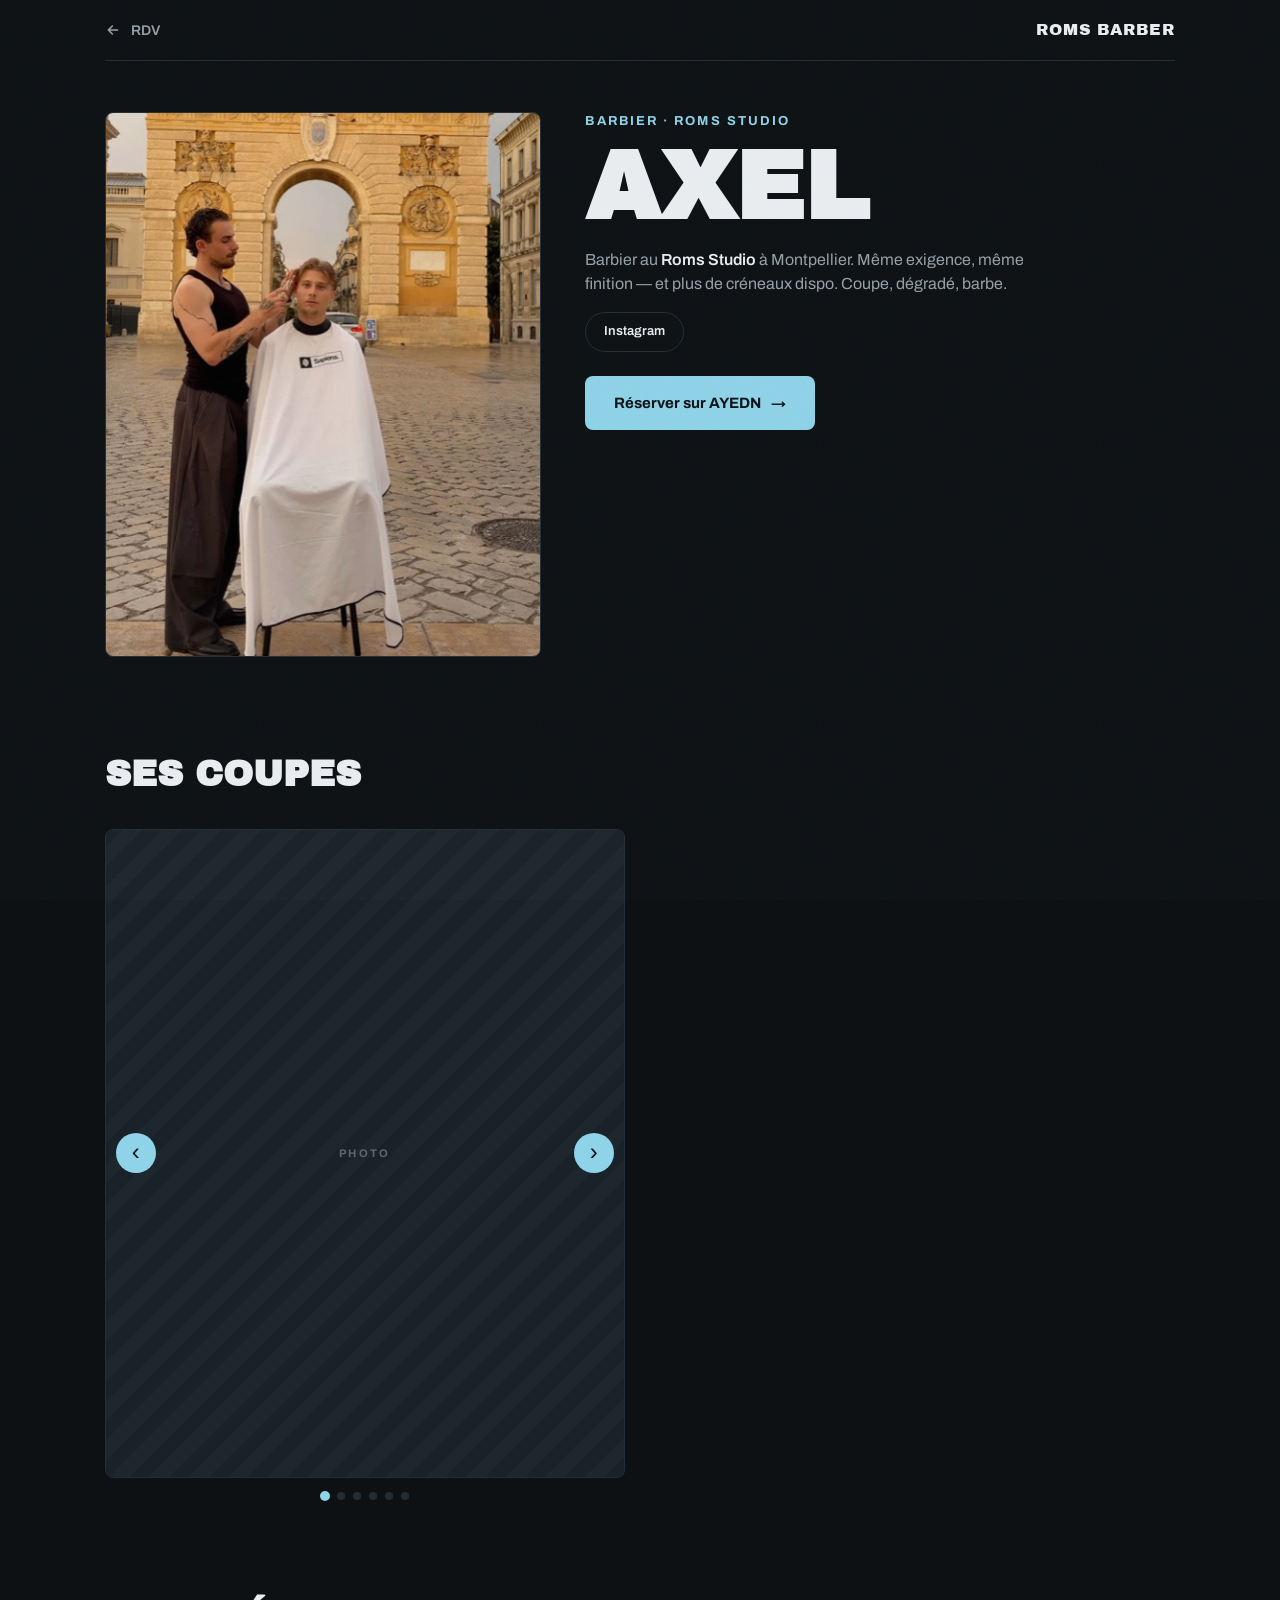
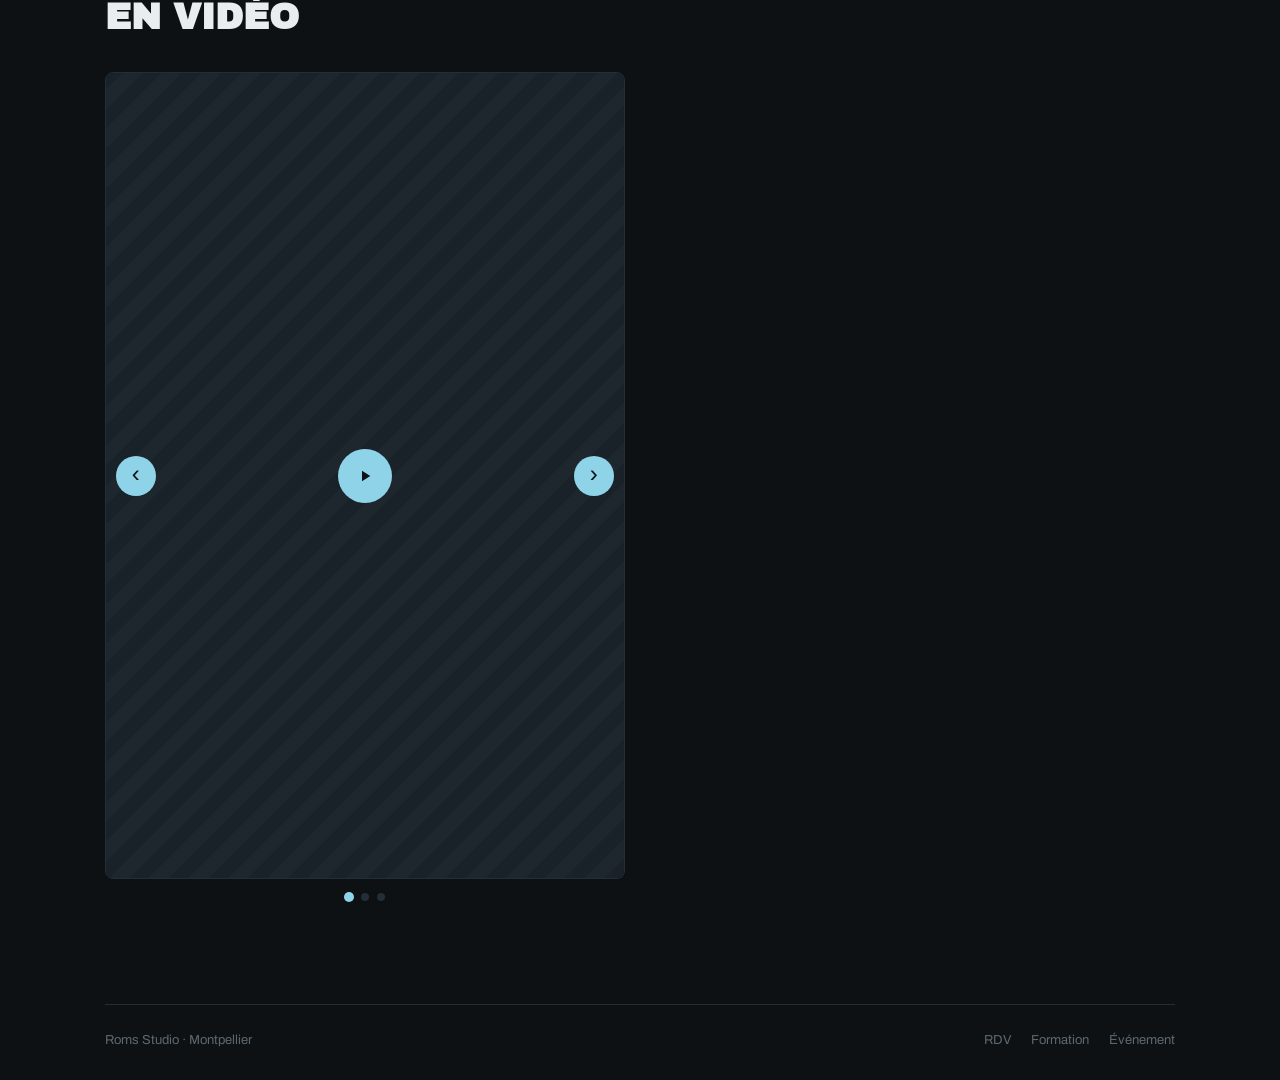
==== axel.html @ fa5ee9b4 "Site Roms Barber — landing + RDV + profils + formation + événement Co-Authored-By: Claude Fable 5 <n" ====
<!doctype html>
<html lang="fr">
<head>
<meta charset="utf-8">
<meta name="viewport" content="width=device-width, initial-scale=1">
<title>Axel — Roms Barber</title>
<meta name="description" content="Axel, barbier au Roms Studio à Montpellier. Ses coupes, ses vidéos, son RDV.">
<!-- TODO-LINK : AYEDN Axel = #ayedn-axel · IG Axel = #ig-axel -->
<link rel="icon" href="data:image/svg+xml,%3Csvg xmlns='http://www.w3.org/2000/svg' viewBox='0 0 32 32'%3E%3Crect width='32' height='32' rx='6' fill='%238fd3e8'/%3E%3Ctext x='16' y='23' font-family='Arial Black,sans-serif' font-size='18' font-weight='900' fill='%230c1216' text-anchor='middle'%3ER%3C/text%3E%3C/svg%3E">
<link rel="preconnect" href="https://fonts.googleapis.com">
<link rel="preconnect" href="https://fonts.gstatic.com" crossorigin>
<link href="https://fonts.googleapis.com/css2?family=Archivo:wght@400;500;600;700&family=Archivo+Black&display=swap" rel="stylesheet">
<link rel="stylesheet" href="styles.css">
<style>
  .profile{
    display:grid;grid-template-columns:.85fr 1.15fr;gap:clamp(20px,3.5vw,56px);
    align-items:start;padding-top:clamp(28px,4vw,56px);
  }
  @media(max-width:820px){.profile{grid-template-columns:1fr}}
  .profile .portrait{aspect-ratio:4/5;border-radius:var(--r);width:100%;object-fit:cover;border:1px solid var(--line)}
  .profile-txt .tag{
    color:var(--accent);font-weight:700;font-size:13px;
    text-transform:uppercase;letter-spacing:.16em;display:block;margin-bottom:12px;
  }
  .profile-txt h1{
    font-family:"Archivo Black",sans-serif;
    font-size:clamp(48px,8vw,96px);line-height:.9;text-transform:uppercase;
  }
  .profile-txt .bio{color:var(--ink-2);margin:18px 0 8px;max-width:480px;font-size:16px}
  .profile-txt .bio b{color:var(--ink);font-weight:600}
  .chips{display:flex;gap:10px;flex-wrap:wrap;margin:16px 0 24px}
  .chips a{
    border:1px solid var(--line);border-radius:999px;
    padding:9px 18px;font-size:13px;font-weight:600;
    transition:border-color .2s ease;
  }
  .chips a:hover{border-color:var(--accent)}
  .profile-txt .cta-row{display:flex;gap:10px;flex-wrap:wrap}

  .sec{padding-top:clamp(48px,7vw,90px)}
  .sec-title{
    font-family:"Archivo Black",sans-serif;
    font-size:clamp(24px,3vw,36px);text-transform:uppercase;
    margin-bottom:clamp(18px,2.5vw,28px);
    display:flex;align-items:baseline;gap:14px;
  }
  .sec-title small{color:var(--ink-3);font-size:13px;font-family:"Archivo",sans-serif;font-weight:500;letter-spacing:.08em;text-transform:none}
</style>
</head>
<body>

<div class="wrap">
  <div class="bar">
    <a class="back" href="rdv.html"><svg width="16" height="16" viewBox="0 0 24 24" fill="none" stroke="currentColor" stroke-width="2.4" stroke-linecap="round" stroke-linejoin="round"><path d="M19 12H5M11 6l-6 6 6 6"/></svg>RDV</a>
    <a class="logo" href="index.html">Roms Barber</a>
  </div>

  <section class="profile">
    <img class="portrait fade" src="photos/axel.webp" alt="Axel en coupe devant la Porte du Peyrou">
    <div class="profile-txt fade">
      <span class="tag">Barbier · Roms Studio</span>
      <h1>Axel</h1>
      <p class="bio">Barbier au <b>Roms Studio</b> à Montpellier. Même exigence, même finition — et plus de créneaux dispo. Coupe, dégradé, barbe.</p>
      <div class="chips">
        <!-- TODO-LINK : IG Axel -->
        <a href="#ig-axel" target="_blank" rel="noopener">Instagram</a>
      </div>
      <div class="cta-row">
        <!-- TODO-LINK : AYEDN Axel -->
        <a class="btn btn-accent" href="#ayedn-axel">Réserver sur AYEDN <span class="arr">→</span></a>
      </div>
    </div>
  </section>

  <section class="sec">
    <h2 class="sec-title">Ses coupes</h2>
    <!-- PHOTOS : mettre <img src="photos/axel-coupe-1.jpg" alt=""> dans chaque slide -->
    <div class="carousel carousel--cuts" data-carousel>
      <div class="carousel__viewport">
        <div class="carousel__track">
          <div class="carousel__slide ph"></div>
          <div class="carousel__slide ph"></div>
          <div class="carousel__slide ph"></div>
          <div class="carousel__slide ph"></div>
          <div class="carousel__slide ph"></div>
          <div class="carousel__slide ph"></div>
        </div>
        <button class="carousel__arrow carousel__arrow--prev" aria-label="Précédent">&#8249;</button>
        <button class="carousel__arrow carousel__arrow--next" aria-label="Suivant">&#8250;</button>
      </div>
      <div class="carousel__dots"></div>
    </div>
  </section>

  <section class="sec">
    <h2 class="sec-title">En vidéo</h2>
    <!-- VIDÉOS : remplacer les href par les liens des vidéos d'Axel, miniature en <img> dans le slide -->
    <div class="carousel carousel--videos" data-carousel>
      <div class="carousel__viewport">
        <div class="carousel__track">
          <a class="carousel__slide ph" href="#video-axel-1"><span class="play"><svg width="18" height="18" viewBox="0 0 24 24" fill="currentColor"><path d="M8 5v14l11-7z"/></svg></span></a>
          <a class="carousel__slide ph" href="#video-axel-2"><span class="play"><svg width="18" height="18" viewBox="0 0 24 24" fill="currentColor"><path d="M8 5v14l11-7z"/></svg></span></a>
          <a class="carousel__slide ph" href="#video-axel-3"><span class="play"><svg width="18" height="18" viewBox="0 0 24 24" fill="currentColor"><path d="M8 5v14l11-7z"/></svg></span></a>
        </div>
        <button class="carousel__arrow carousel__arrow--prev" aria-label="Précédent">&#8249;</button>
        <button class="carousel__arrow carousel__arrow--next" aria-label="Suivant">&#8250;</button>
      </div>
      <div class="carousel__dots"></div>
    </div>
  </section>

  <footer>
    <div class="foot">
      <span>Roms Studio · Montpellier</span>
      <div class="links">
        <a href="rdv.html">RDV</a>
        <a href="formation.html">Formation</a>
        <a href="evenement.html">Événement</a>
      </div>
    </div>
  </footer>
</div>
<script src="app.js" defer></script>
</body>
</html>
---- styles.css ----
/* ══════════════════════════════════════════
   ROMS BARBER — styles communs
   Photos : déposer dans roms-barber/photos/
   puis remplacer les blocs .ph par <img>
   ══════════════════════════════════════════ */
:root{
  --bg:#0d1114;
  --bg-2:#12181d;
  --bg-3:#1a2229;
  --line:#242e36;
  --ink:#e9edf0;
  --ink-2:#95a1aa;
  --ink-3:#5c6871;
  --accent:#8fd3e8;
  --accent-deep:#6bc0da;
  --accent-ink:#0c1216;
  --r:8px;
}
*{margin:0;padding:0;box-sizing:border-box}
html,body{min-height:100%}
body{
  background:var(--bg);
  color:var(--ink);
  font-family:"Archivo",system-ui,sans-serif;
  line-height:1.5;
  -webkit-font-smoothing:antialiased;
  overflow-x:hidden;
}
::selection{background:var(--accent);color:var(--accent-ink)}
a{color:inherit;text-decoration:none}
img{max-width:100%;display:block}

/* grain */
body::after{
  content:"";position:fixed;inset:0;z-index:100;pointer-events:none;
  background-image:url("data:image/svg+xml,%3Csvg xmlns='http://www.w3.org/2000/svg' width='140' height='140'%3E%3Cfilter id='n'%3E%3CfeTurbulence type='fractalNoise' baseFrequency='.9' numOctaves='2'/%3E%3C/filter%3E%3Crect width='140' height='140' filter='url(%23n)' opacity='.5'/%3E%3C/svg%3E");
  opacity:.06;
}

.wrap{max-width:1160px;margin:0 auto;padding-inline:clamp(18px,3.5vw,48px)}

/* ─── Top bar (sous-pages) ─── */
.bar{
  display:flex;align-items:center;justify-content:space-between;
  padding-block:18px;
  border-bottom:1px solid var(--line);
}
.bar .back{
  display:inline-flex;align-items:center;gap:10px;
  color:var(--ink-2);font-size:14px;font-weight:600;
  transition:color .15s ease;
}
.bar .back:hover{color:var(--ink)}
.bar .back svg{transition:transform .15s ease}
.bar .back:hover svg{transform:translateX(-3px)}
.logo{
  font-family:"Archivo Black",sans-serif;
  font-size:16px;letter-spacing:.06em;text-transform:uppercase;
  display:inline-flex;align-items:center;gap:10px;
}
/* ─── Titres de page ─── */
.page-head{padding-block:clamp(36px,6vw,72px) clamp(28px,4vw,48px)}
.page-head .tag{
  color:var(--accent);font-weight:700;font-size:13px;
  text-transform:uppercase;letter-spacing:.16em;
  display:block;margin-bottom:12px;
}
.page-head h1{
  font-family:"Archivo Black",sans-serif;
  font-size:clamp(40px,7vw,84px);
  line-height:.92;text-transform:uppercase;letter-spacing:-.01em;
}
.page-head p{color:var(--ink-2);margin-top:16px;max-width:520px;font-size:16px}

/* ─── Boutons ─── */
.btn{
  display:inline-flex;align-items:center;justify-content:center;gap:10px;
  font-family:"Archivo",sans-serif;
  font-weight:700;font-size:15px;
  padding:15px 28px;border-radius:var(--r);
  border:1px solid transparent;cursor:pointer;
  transition:transform .15s ease,background .15s ease,border-color .15s ease,color .15s ease;
  white-space:nowrap;
}
.btn:active{transform:scale(.98)}
.btn-accent{background:var(--accent);color:var(--accent-ink)}
.btn-accent:hover{background:var(--accent-deep)}
.btn-ghost{border-color:var(--line);color:var(--ink)}
.btn-ghost:hover{border-color:var(--ink-3)}
.btn-light{background:var(--ink);color:var(--bg)}
.btn-light:hover{background:#fff}
.btn .arr{transition:transform .15s ease}
.btn:hover .arr{transform:translateX(3px)}

/* ─── Placeholder photo ─── */
.ph{
  background:
    repeating-linear-gradient(-45deg,transparent 0 14px,rgba(233,237,240,.025) 14px 28px),
    var(--bg-3);
  border:1px solid var(--line);
  display:grid;place-items:center;
  position:relative;overflow:hidden;
}
.ph::before{
  content:"PHOTO";
  color:var(--ink-3);font-size:11px;font-weight:700;
  letter-spacing:.22em;
}

/* ─── Footer ─── */
footer{
  border-top:1px solid var(--line);
  margin-top:clamp(56px,8vw,110px);
  padding:26px 0 30px;
}
.foot{
  display:flex;align-items:center;justify-content:space-between;gap:16px;flex-wrap:wrap;
  color:var(--ink-3);font-size:13px;
}
.foot .links{display:flex;gap:20px}
.foot .links a:hover{color:var(--ink)}

/* ─── Reveal ─── */
.fade{opacity:0;transform:translateY(18px);animation:fade .7s ease forwards}
@keyframes fade{to{opacity:1;transform:none}}
.fade:nth-of-type(2){animation-delay:.1s}
.fade:nth-of-type(3){animation-delay:.2s}
.fade:nth-of-type(4){animation-delay:.3s}
@media (prefers-reduced-motion:reduce){.fade{opacity:1;transform:none;animation:none}}

/* ─── Carrousel swap (pattern Glow Lens) ─── */
.carousel{position:relative}
@media(min-width:821px){.carousel{max-width:520px}}
.carousel__viewport{position:relative;overflow:hidden;border-radius:var(--r);border:1px solid var(--line);background:var(--bg-2)}
.carousel__track{display:flex;transition:transform .35s ease}
.carousel__slide{flex:0 0 100%;min-width:100%;position:relative}
.carousel__slide.ph{border:0;border-radius:0}
.carousel__slide>img{position:absolute;inset:0;width:100%;height:100%;object-fit:cover;display:block}
.carousel--cuts .carousel__slide{aspect-ratio:4/5}
.carousel--videos .carousel__slide{aspect-ratio:9/14}
.carousel__arrow{
  position:absolute;top:50%;transform:translateY(-50%);
  width:40px;height:40px;border-radius:50%;border:none;
  background:var(--accent);color:var(--accent-ink);
  font-size:24px;line-height:1;cursor:pointer;
  display:flex;align-items:center;justify-content:center;z-index:2;
  padding-bottom:3px;
  transition:background .15s ease;
}
.carousel__arrow:hover{background:var(--accent-deep)}
.carousel__arrow--prev{left:10px}
.carousel__arrow--next{right:10px}
.carousel__dots{display:flex;justify-content:center;gap:8px;margin-top:14px}
.carousel__dot{width:8px;height:8px;border-radius:50%;background:var(--line);transition:background .2s ease,transform .2s ease}
.carousel__dot.is-active{background:var(--accent);transform:scale(1.25)}
.play{
  position:absolute;top:50%;left:50%;transform:translate(-50%,-50%);
  width:54px;height:54px;border-radius:50%;
  background:var(--accent);color:var(--accent-ink);
  display:grid;place-items:center;z-index:1;
  transition:transform .2s ease;
}
a.carousel__slide:hover .play{transform:translate(-50%,-50%) scale(1.1)}
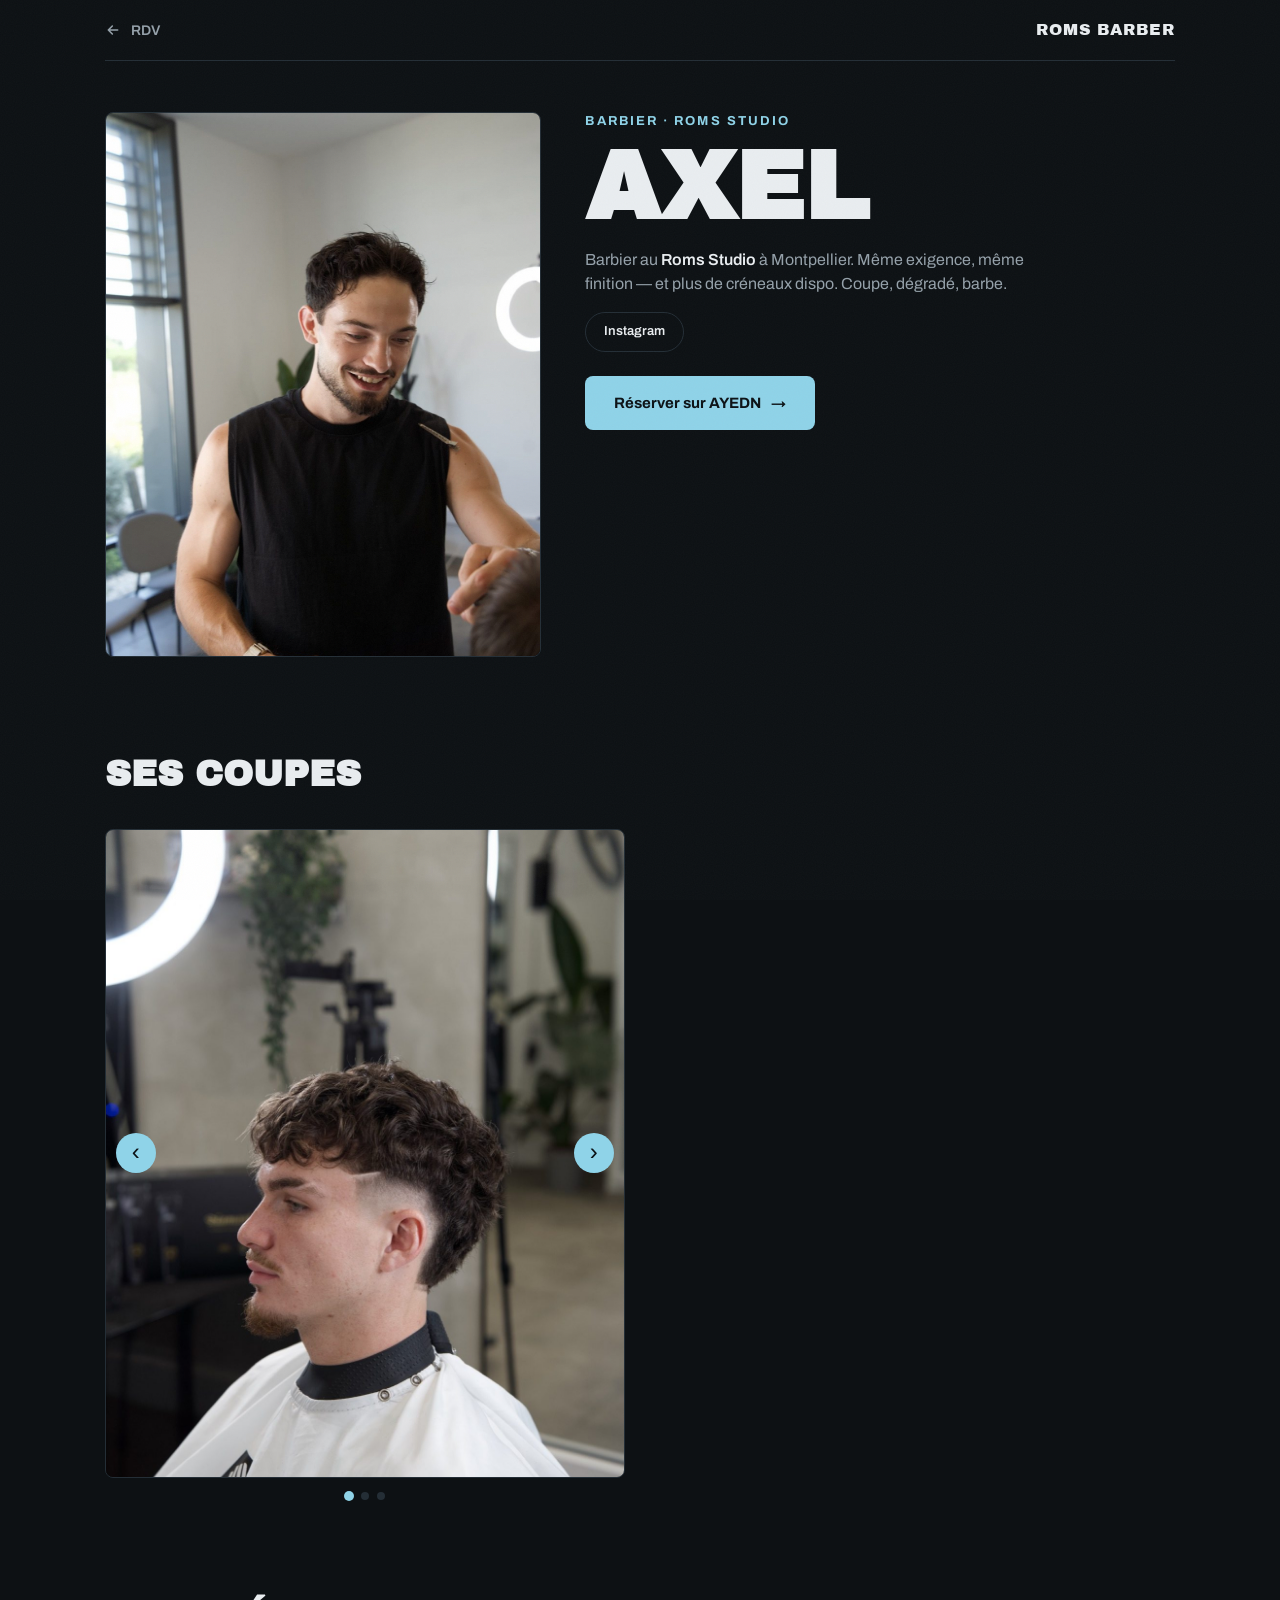
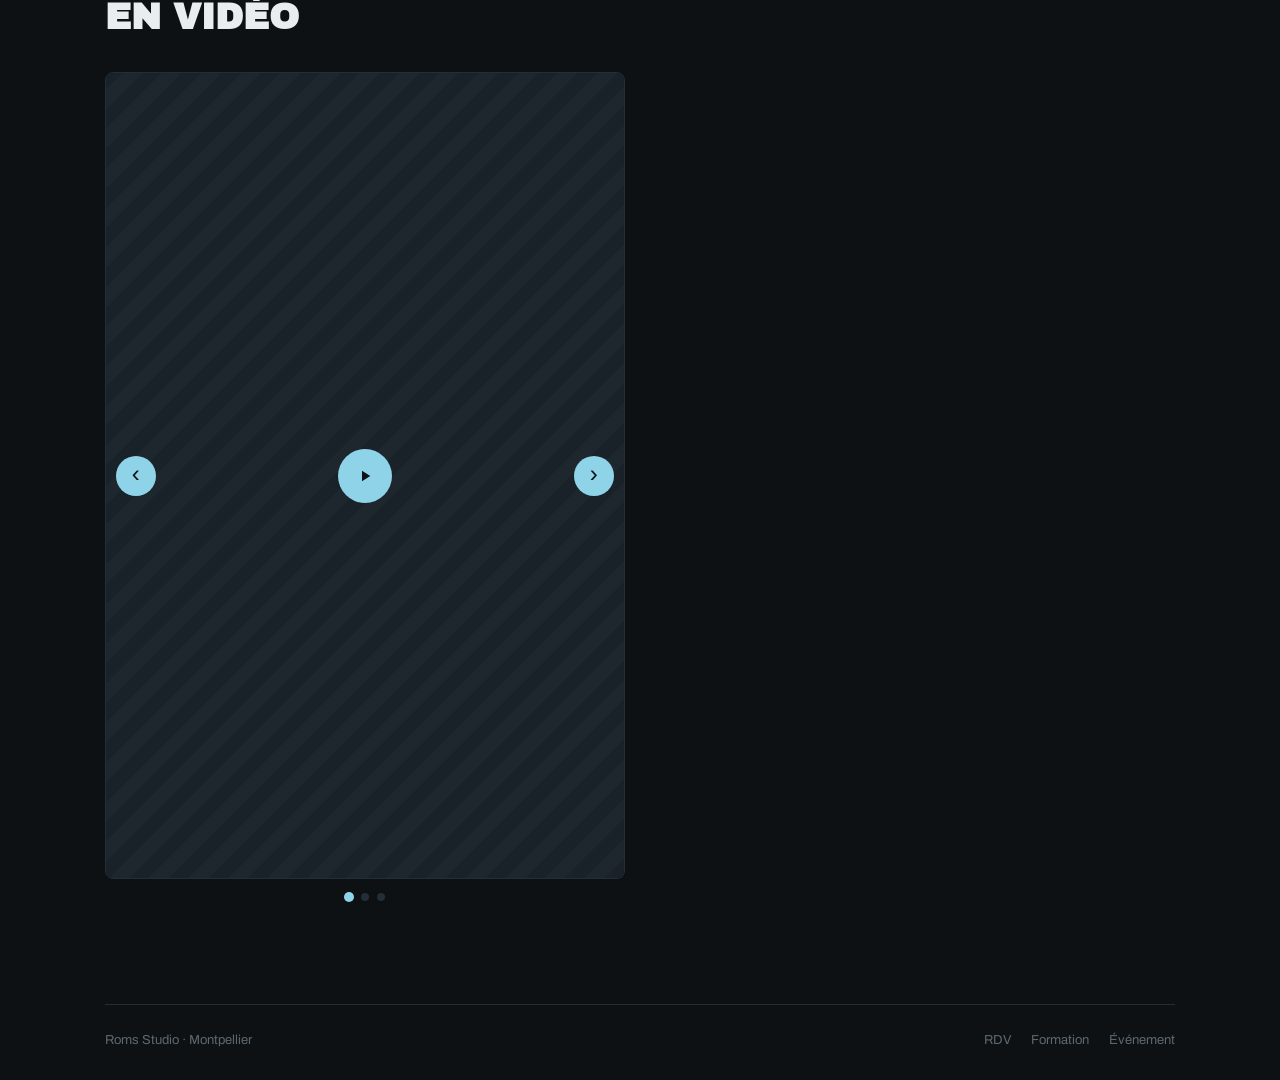
==== commit ae18bc77: "Nouvelles photos HD : hero studio, duo Dubai, portraits et coupes Roms/Axel Co-Authored-By: Claude F" ====
--- a/axel.html
+++ b/axel.html
@@ -5,7 +5,7 @@
 <meta name="viewport" content="width=device-width, initial-scale=1">
 <title>Axel — Roms Barber</title>
 <meta name="description" content="Axel, barbier au Roms Studio à Montpellier. Ses coupes, ses vidéos, son RDV.">
-<!-- TODO-LINK : AYEDN Axel = #ayedn-axel · IG Axel = #ig-axel -->
+<!-- AYEDN branché ✓ · TODO-LINK : IG Axel = #ig-axel -->
 <link rel="icon" href="data:image/svg+xml,%3Csvg xmlns='http://www.w3.org/2000/svg' viewBox='0 0 32 32'%3E%3Crect width='32' height='32' rx='6' fill='%238fd3e8'/%3E%3Ctext x='16' y='23' font-family='Arial Black,sans-serif' font-size='18' font-weight='900' fill='%230c1216' text-anchor='middle'%3ER%3C/text%3E%3C/svg%3E">
 <link rel="preconnect" href="https://fonts.googleapis.com">
 <link rel="preconnect" href="https://fonts.gstatic.com" crossorigin>
@@ -56,7 +56,7 @@
   </div>
 
   <section class="profile">
-    <img class="portrait fade" src="photos/axel.webp" alt="Axel en coupe devant la Porte du Peyrou">
+    <img class="portrait fade" src="photos/axel.jpg" alt="Axel en coupe au studio">
     <div class="profile-txt fade">
       <span class="tag">Barbier · Roms Studio</span>
       <h1>Axel</h1>
@@ -66,24 +66,19 @@
         <a href="#ig-axel" target="_blank" rel="noopener">Instagram</a>
       </div>
       <div class="cta-row">
-        <!-- TODO-LINK : AYEDN Axel -->
-        <a class="btn btn-accent" href="#ayedn-axel">Réserver sur AYEDN <span class="arr">→</span></a>
+        <a class="btn btn-accent" href="https://profil.ayedn.com/?barber=2426" target="_blank" rel="noopener">Réserver sur AYEDN <span class="arr">→</span></a>
       </div>
     </div>
   </section>
 
   <section class="sec">
     <h2 class="sec-title">Ses coupes</h2>
-    <!-- PHOTOS : mettre <img src="photos/axel-coupe-1.jpg" alt=""> dans chaque slide -->
     <div class="carousel carousel--cuts" data-carousel>
       <div class="carousel__viewport">
         <div class="carousel__track">
-          <div class="carousel__slide ph"></div>
-          <div class="carousel__slide ph"></div>
-          <div class="carousel__slide ph"></div>
-          <div class="carousel__slide ph"></div>
-          <div class="carousel__slide ph"></div>
-          <div class="carousel__slide ph"></div>
+          <div class="carousel__slide"><img src="photos/axel-coupe-1.jpg" alt="Coupe réalisée au Roms Studio" loading="lazy"></div>
+          <div class="carousel__slide"><img src="photos/axel-coupe-2.jpg" alt="Coupe réalisée au Roms Studio" loading="lazy"></div>
+          <div class="carousel__slide"><img src="photos/axel-coupe-3.jpg" alt="Coupe réalisée au Roms Studio" loading="lazy"></div>
         </div>
         <button class="carousel__arrow carousel__arrow--prev" aria-label="Précédent">&#8249;</button>
         <button class="carousel__arrow carousel__arrow--next" aria-label="Suivant">&#8250;</button>
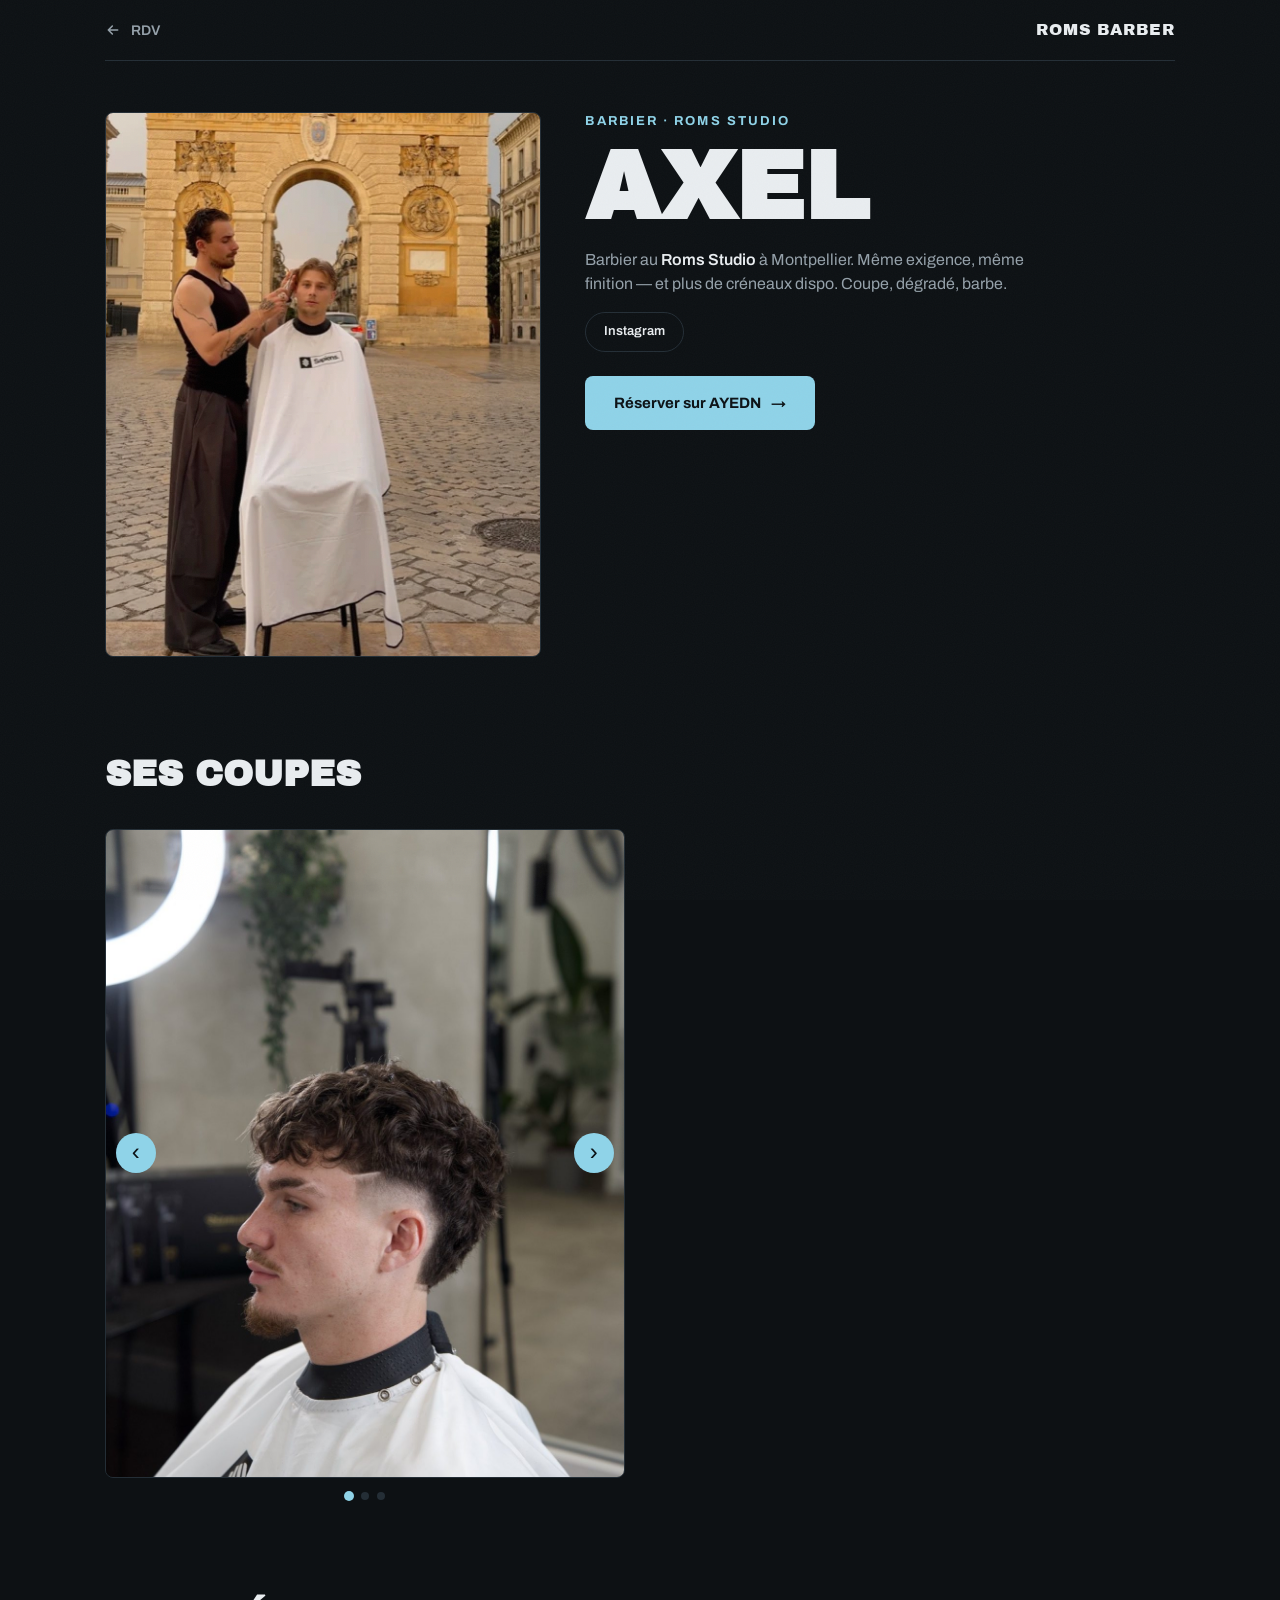
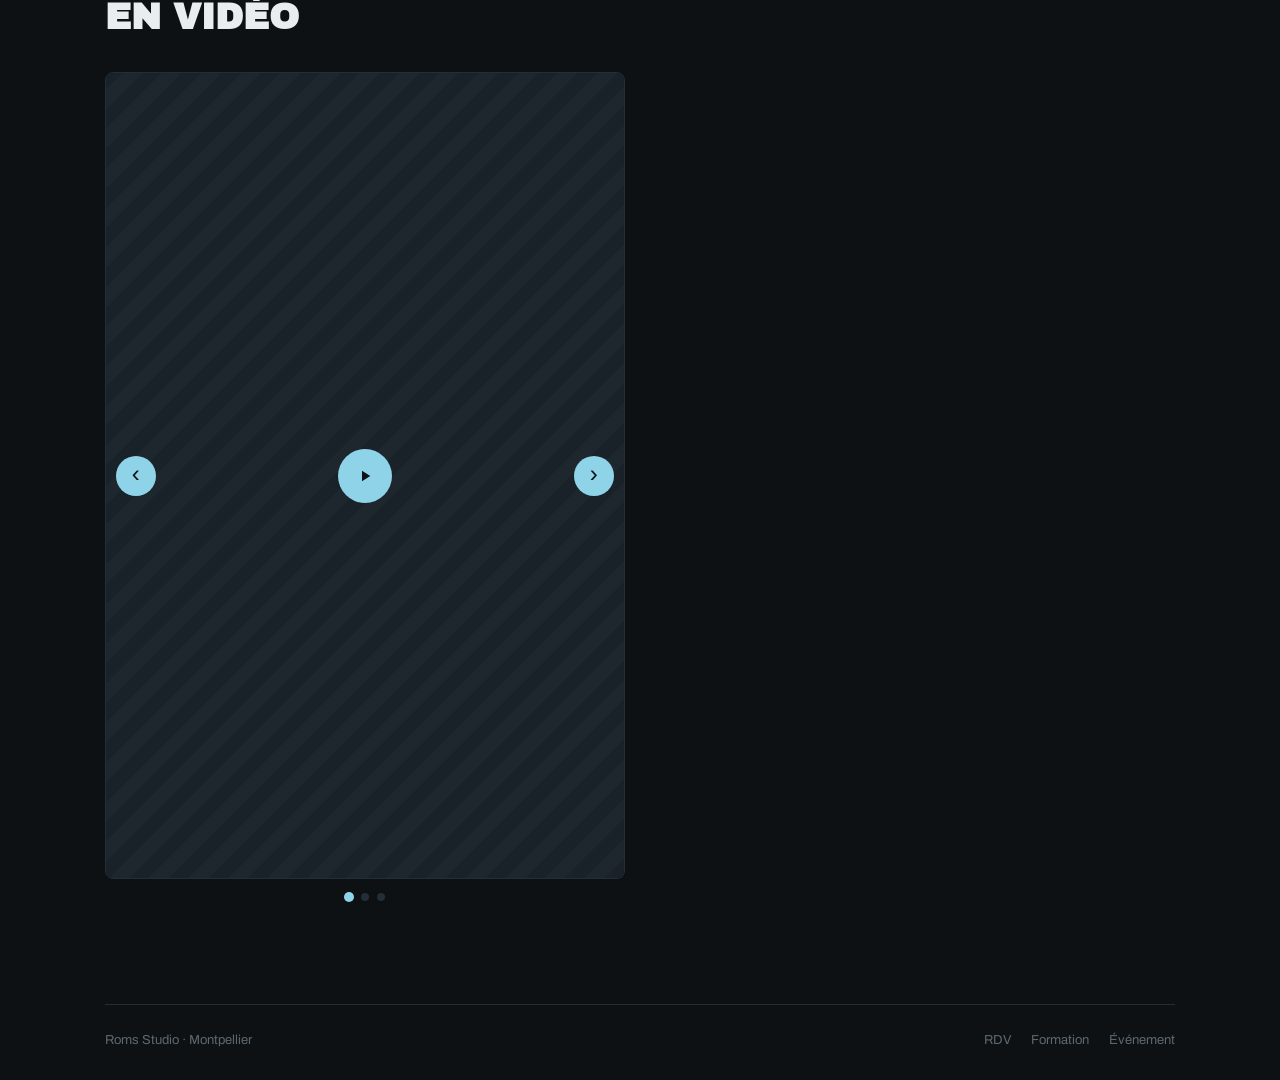
==== commit 8442ea52: "Corrige la photo d'Axel (mauvaise personne) — retour à l'ancienne en attendant la bonne Co-Authored-" ====
--- a/axel.html
+++ b/axel.html
@@ -56,7 +56,7 @@
   </div>
 
   <section class="profile">
-    <img class="portrait fade" src="photos/axel.jpg" alt="Axel en coupe au studio">
+    <img class="portrait fade" src="photos/axel-old.webp" alt="Axel en coupe devant la Porte du Peyrou">
     <div class="profile-txt fade">
       <span class="tag">Barbier · Roms Studio</span>
       <h1>Axel</h1>
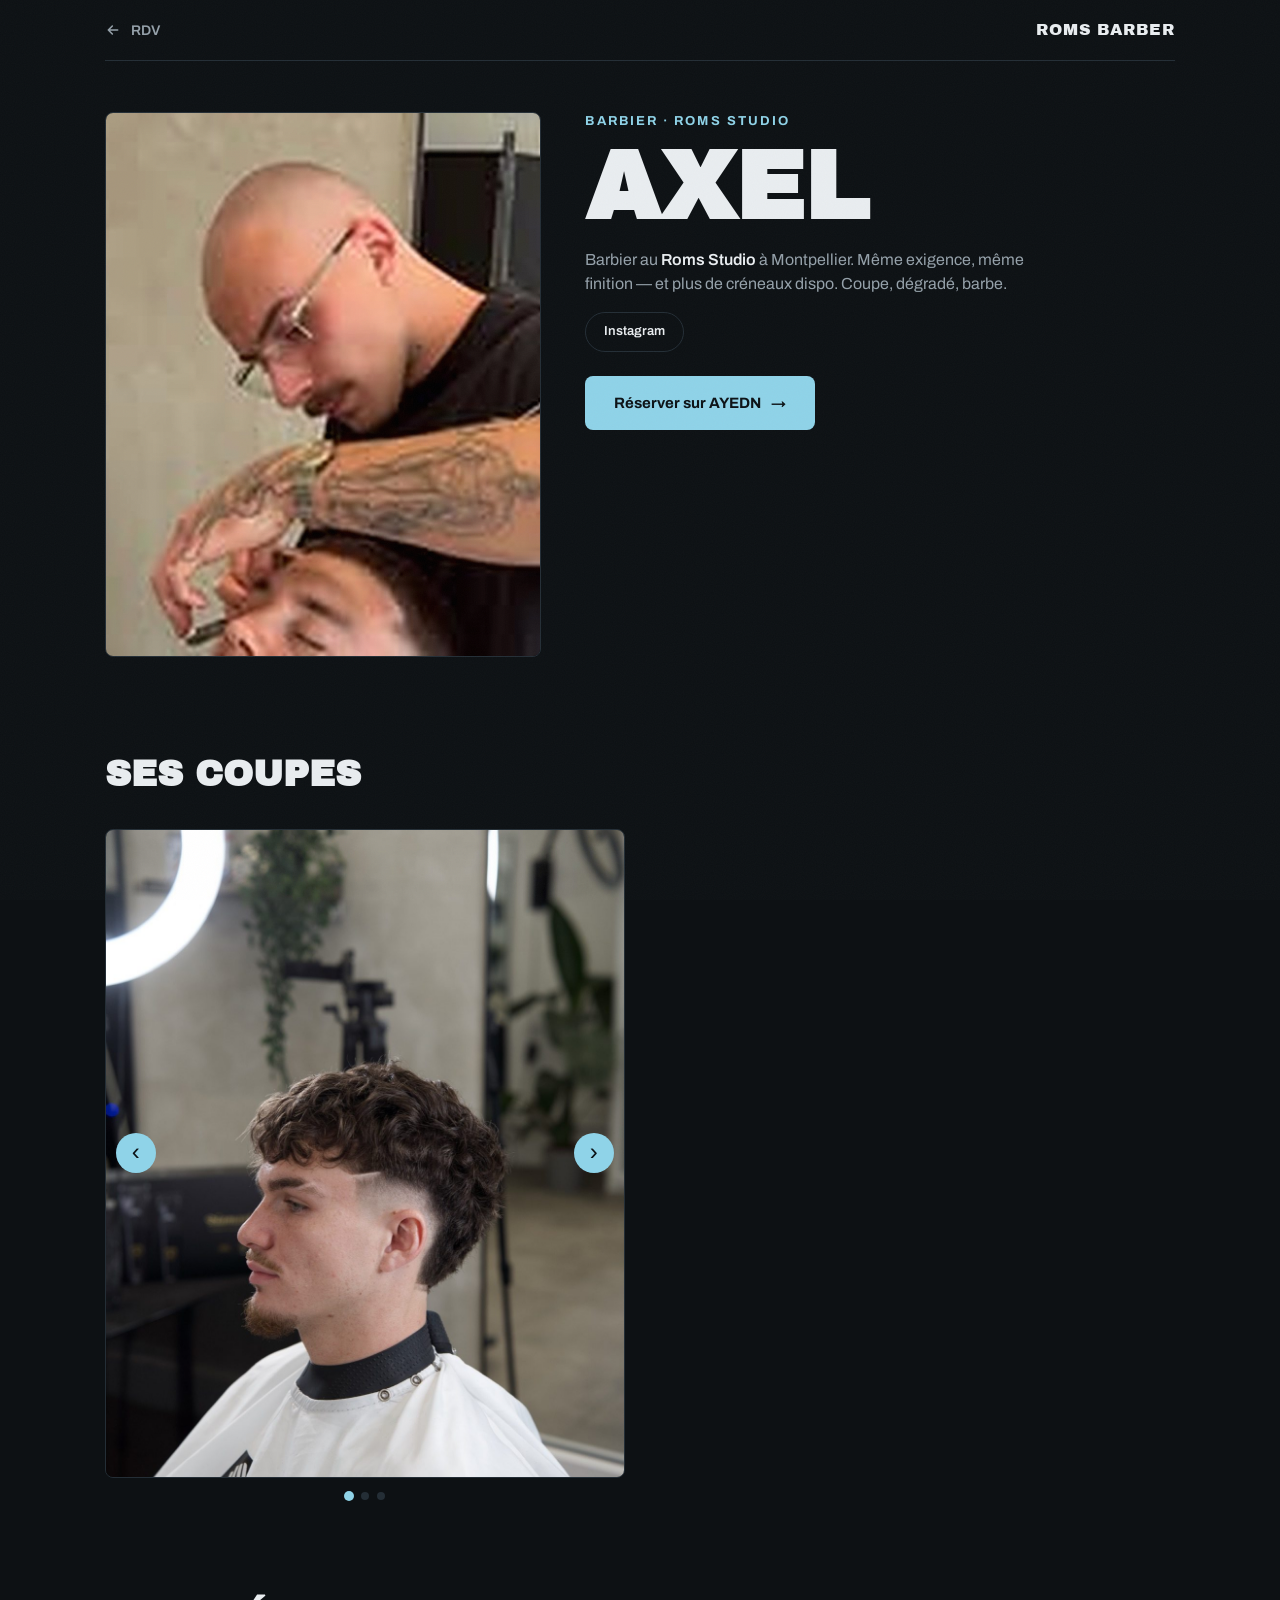
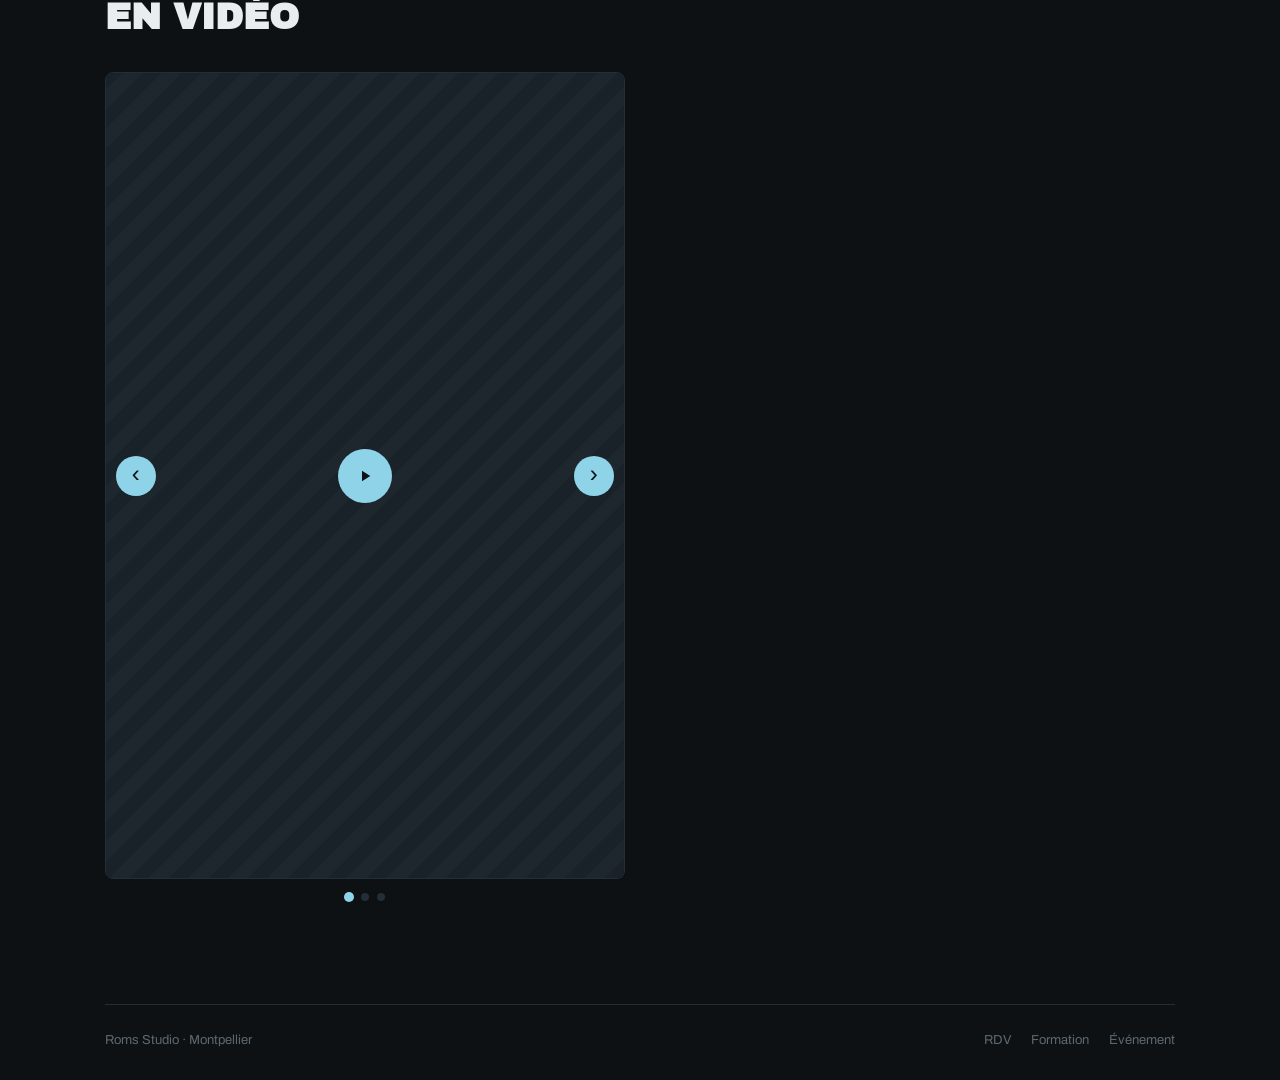
==== commit b6a4f008: "Vraie photo d'Axel (photo de profil Instagram) + lien IG axelbastin_ Co-Authored-By: Claude Fable 5 " ====
--- a/axel.html
+++ b/axel.html
@@ -5,7 +5,7 @@
 <meta name="viewport" content="width=device-width, initial-scale=1">
 <title>Axel — Roms Barber</title>
 <meta name="description" content="Axel, barbier au Roms Studio à Montpellier. Ses coupes, ses vidéos, son RDV.">
-<!-- AYEDN branché ✓ · TODO-LINK : IG Axel = #ig-axel -->
+<!-- AYEDN + IG branchés ✓ -->
 <link rel="icon" href="data:image/svg+xml,%3Csvg xmlns='http://www.w3.org/2000/svg' viewBox='0 0 32 32'%3E%3Crect width='32' height='32' rx='6' fill='%238fd3e8'/%3E%3Ctext x='16' y='23' font-family='Arial Black,sans-serif' font-size='18' font-weight='900' fill='%230c1216' text-anchor='middle'%3ER%3C/text%3E%3C/svg%3E">
 <link rel="preconnect" href="https://fonts.googleapis.com">
 <link rel="preconnect" href="https://fonts.gstatic.com" crossorigin>
@@ -56,14 +56,14 @@
   </div>
 
   <section class="profile">
-    <img class="portrait fade" src="photos/axel-old.webp" alt="Axel en coupe devant la Porte du Peyrou">
+    <img class="portrait fade" src="photos/axel.jpg" alt="Axel en coupe au studio">
     <div class="profile-txt fade">
       <span class="tag">Barbier · Roms Studio</span>
       <h1>Axel</h1>
       <p class="bio">Barbier au <b>Roms Studio</b> à Montpellier. Même exigence, même finition — et plus de créneaux dispo. Coupe, dégradé, barbe.</p>
       <div class="chips">
-        <!-- TODO-LINK : IG Axel -->
-        <a href="#ig-axel" target="_blank" rel="noopener">Instagram</a>
+        
+        <a href="https://www.instagram.com/axelbastin_/" target="_blank" rel="noopener">Instagram</a>
       </div>
       <div class="cta-row">
         <a class="btn btn-accent" href="https://profil.ayedn.com/?barber=2426" target="_blank" rel="noopener">Réserver sur AYEDN <span class="arr">→</span></a>
